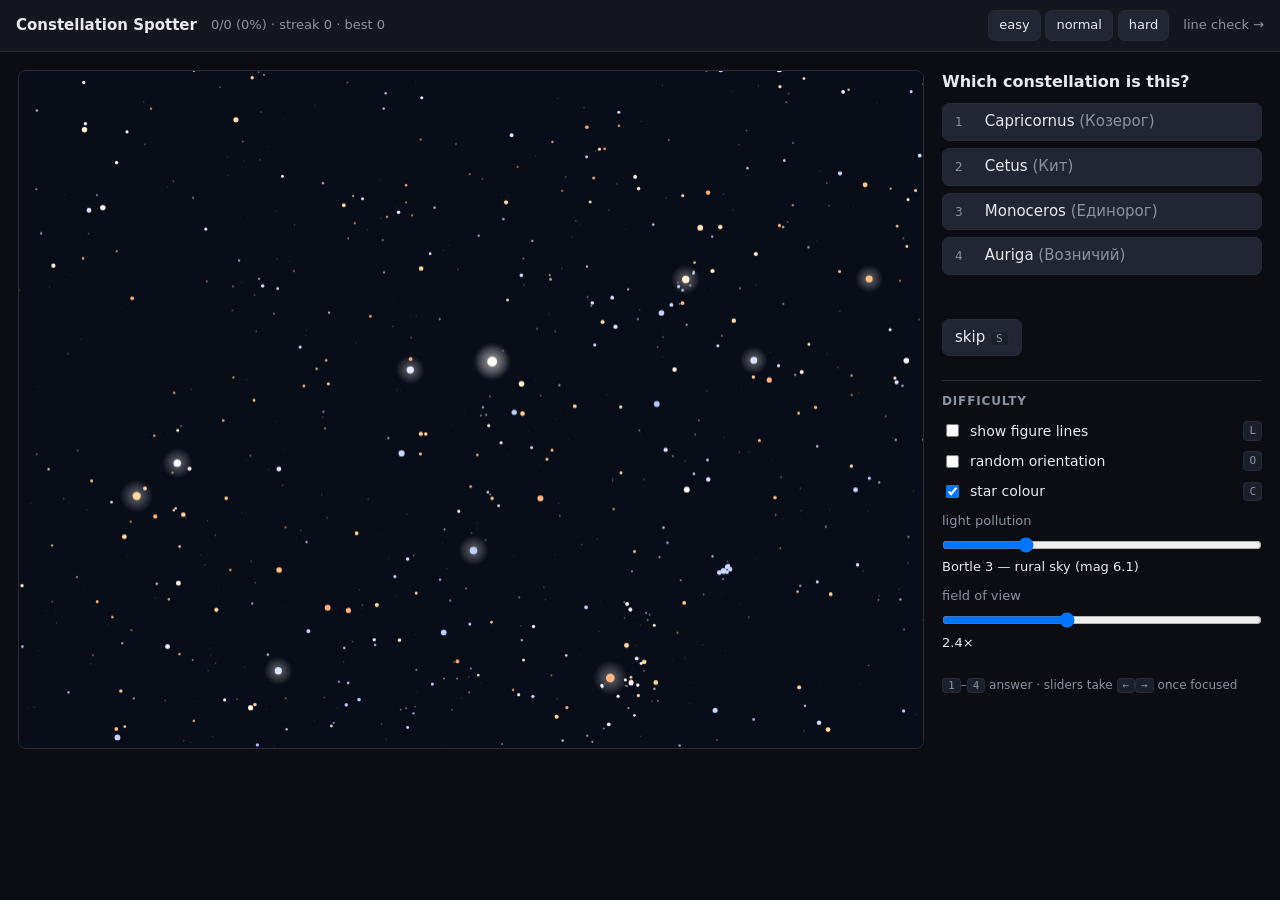
==== web/index.html @ 4213b337 "Constellation Spotter: data pipeline, line verification, and game Derives the 88 IAU constellation f" ====
<!doctype html>
<meta charset="utf-8">
<meta name="viewport" content="width=device-width, initial-scale=1">
<title>Constellation Spotter</title>
<link rel="stylesheet" href="game.css">

<header>
  <strong>Constellation Spotter</strong>
  <span id="score" class="dim"></span>
  <span class="grow"></span>
  <span class="presets">
    <button data-preset="easy">easy</button>
    <button data-preset="normal">normal</button>
    <button data-preset="hard">hard</button>
  </span>
  <a href="compare.html" class="dim">line check →</a>
</header>

<main>
  <div class="stage">
    <canvas id="sky"></canvas>
  </div>

  <aside>
    <h2>Which constellation is this?</h2>
    <div id="choices"></div>
    <p id="verdict" class="verdict"></p>
    <div class="row">
      <button id="next" hidden>next <kbd>⏎</kbd></button>
      <button id="skip">skip <kbd>S</kbd></button>
    </div>

    <h3>Difficulty</h3>
    <label><input type="checkbox" id="lines"> show figure lines <kbd>L</kbd></label>
    <label><input type="checkbox" id="rotate"> random orientation <kbd>O</kbd></label>
    <label><input type="checkbox" id="colour"> star colour <kbd>C</kbd></label>

    <label class="stacked">
      light pollution
      <input type="range" id="bortle" min="1" max="9" step="1">
      <output id="bortleOut"></output>
    </label>

    <label class="stacked">
      field of view
      <input type="range" id="fov" min="1.4" max="4" step="0.1">
      <output id="fovOut"></output>
    </label>

    <p class="hint dim">
      <kbd>1</kbd>–<kbd>4</kbd> answer · sliders take <kbd>←</kbd><kbd>→</kbd>
      once focused
    </p>
  </aside>
</main>

<script type="module" src="game.js"></script>
---- web/game.css ----
:root {
  --bg: #0b0d12;
  --panel: #14171e;
  --line: #262b36;
  --fg: #e8eaef;
  --dim: #8b929e;
  --accent: #7ed6ff;
  --right: #3f9a4a;
  --wrong: #c0483f;
}

* { box-sizing: border-box; }

body {
  margin: 0;
  background: var(--bg);
  color: var(--fg);
  font: 15px/1.45 ui-sans-serif, system-ui, -apple-system, sans-serif;
}

header {
  display: flex;
  align-items: center;
  gap: 14px;
  padding: 10px 16px;
  background: var(--panel);
  border-bottom: 1px solid var(--line);
}
.grow { flex: 1; }
.dim { color: var(--dim); font-size: 13px; }
a.dim { text-decoration: none; }
a.dim:hover { color: var(--fg); }

button {
  background: #212632;
  color: var(--fg);
  border: 1px solid var(--line);
  border-radius: 7px;
  padding: 7px 12px;
  font: inherit;
  cursor: pointer;
}
button:hover:not(:disabled) { background: #2b313f; }
button:disabled { cursor: default; opacity: .85; }
.presets button { padding: 5px 10px; font-size: 13px; }

main {
  display: grid;
  grid-template-columns: 1fr 320px;
  gap: 18px;
  padding: 18px;
  align-items: start;
}

.stage {
  aspect-ratio: 4 / 3;
  border: 1px solid var(--line);
  border-radius: 8px;
  overflow: hidden;
}
canvas#sky { width: 100%; height: 100%; display: block; }

aside { display: flex; flex-direction: column; gap: 10px; }
h2 { font-size: 16px; margin: 0; }
h3 {
  font-size: 12px;
  text-transform: uppercase;
  letter-spacing: .07em;
  color: var(--dim);
  margin: 14px 0 0;
  border-top: 1px solid var(--line);
  padding-top: 12px;
}

#choices { display: flex; flex-direction: column; gap: 7px; }
.choice { text-align: left; }
.choice kbd {
  display: inline-block;
  min-width: 18px;
  margin-right: 7px;
  color: var(--dim);
  font: inherit;
  font-size: 12px;
}
.choice .ru { color: var(--dim); }
.choice.right { border-color: var(--right); background: rgba(63, 154, 74, .22); }
.choice.wrong { border-color: var(--wrong); background: rgba(192, 72, 63, .22); }

/* Shortcut hints on labels and buttons. */
label kbd, .row kbd, .hint kbd {
  border: 1px solid var(--line);
  border-radius: 4px;
  padding: 0 5px;
  color: var(--dim);
  background: #1b1f29;
  font: 11px/1.6 ui-monospace, SFMono-Regular, Menlo, monospace;
}
label kbd { margin-left: auto; }
.hint { margin: 10px 0 0; font-size: 12px; line-height: 2; }

.verdict { margin: 2px 0; min-height: 1.4em; font-size: 14px; }
.verdict.right { color: #79d187; }
.verdict.wrong { color: #e8867d; }

.row { display: flex; gap: 8px; }

label { display: flex; align-items: center; gap: 8px; font-size: 14px; }
label.stacked { display: block; color: var(--dim); font-size: 13px; }
label.stacked input { width: 100%; margin: 6px 0 2px; }
output { color: var(--fg); font-size: 13px; }

@media (max-width: 860px) {
  main { grid-template-columns: 1fr; }
}
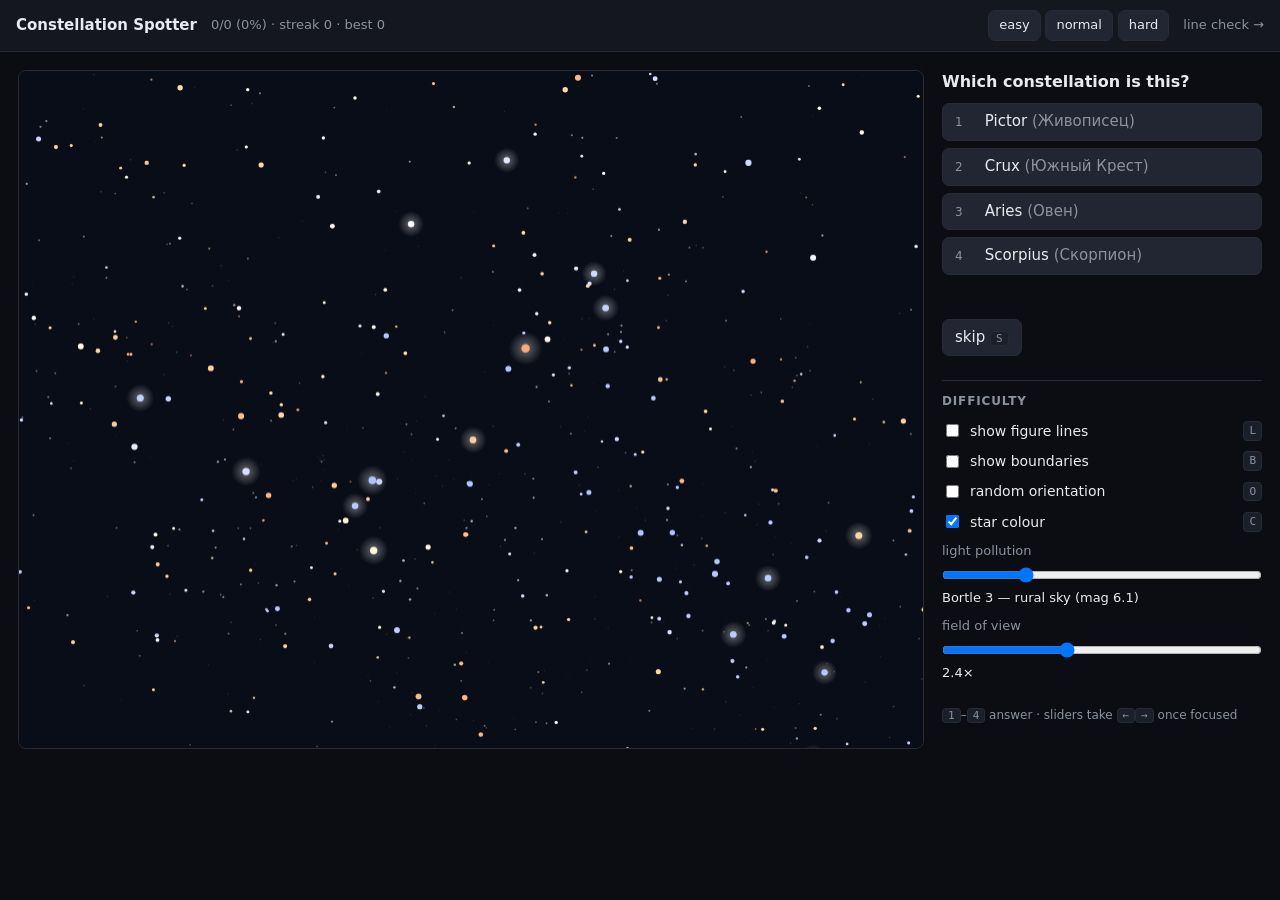
==== commit 242b67bc: "Add a boundary overlay to the game, on by default in easy mode The dataset already carried all 1562 " ====
--- a/web/index.html
+++ b/web/index.html
@@ -32,6 +32,7 @@
 
     <h3>Difficulty</h3>
     <label><input type="checkbox" id="lines"> show figure lines <kbd>L</kbd></label>
+    <label><input type="checkbox" id="boundary"> show boundaries <kbd>B</kbd></label>
     <label><input type="checkbox" id="rotate"> random orientation <kbd>O</kbd></label>
     <label><input type="checkbox" id="colour"> star colour <kbd>C</kbd></label>
 
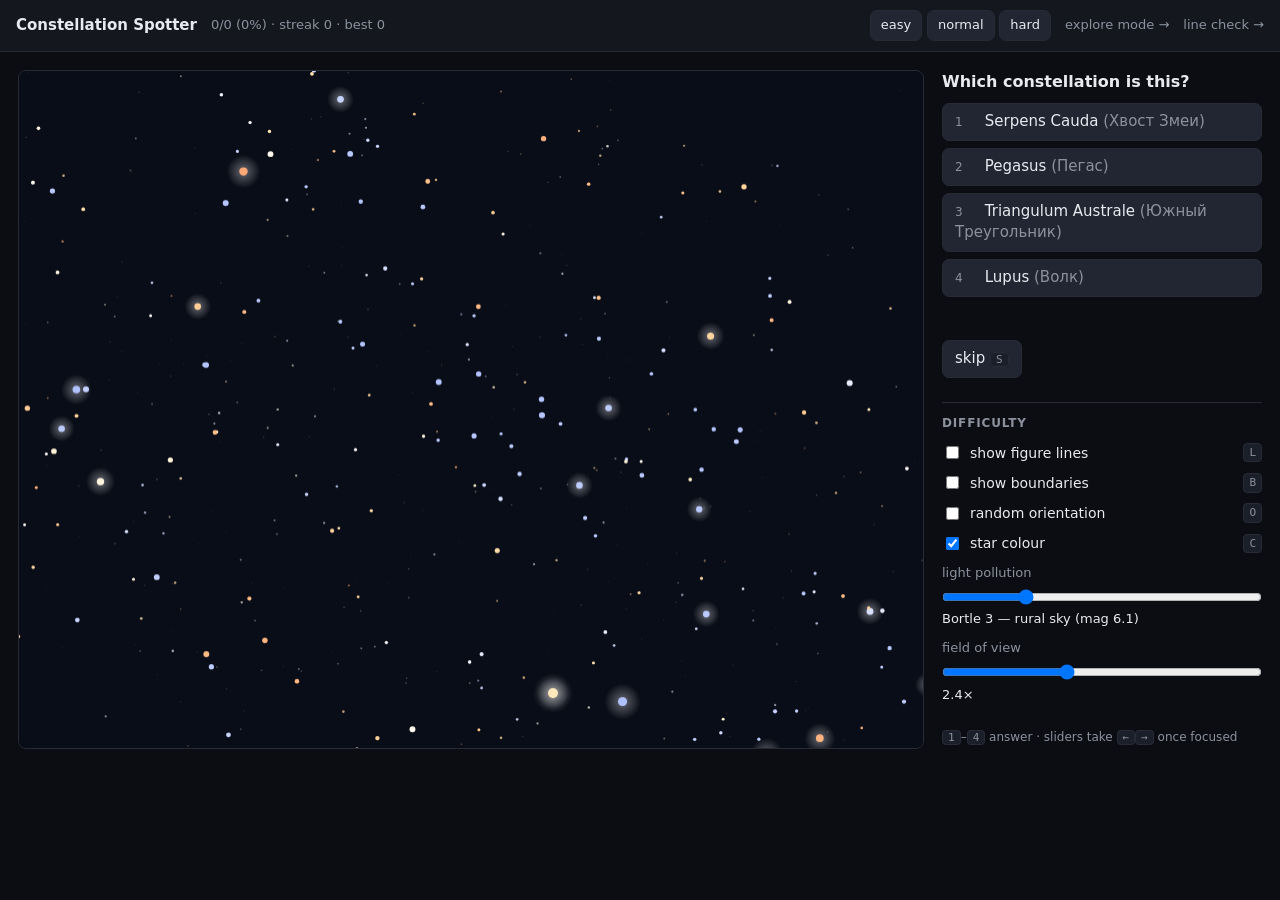
==== commit 30897f54: "Add explore mode: pan/zoom the whole sky and name every region A second game mode at web/explore.htm" ====
--- a/web/index.html
+++ b/web/index.html
@@ -13,6 +13,7 @@
     <button data-preset="normal">normal</button>
     <button data-preset="hard">hard</button>
   </span>
+  <a href="explore.html" class="dim">explore mode →</a>
   <a href="compare.html" class="dim">line check →</a>
 </header>
 
